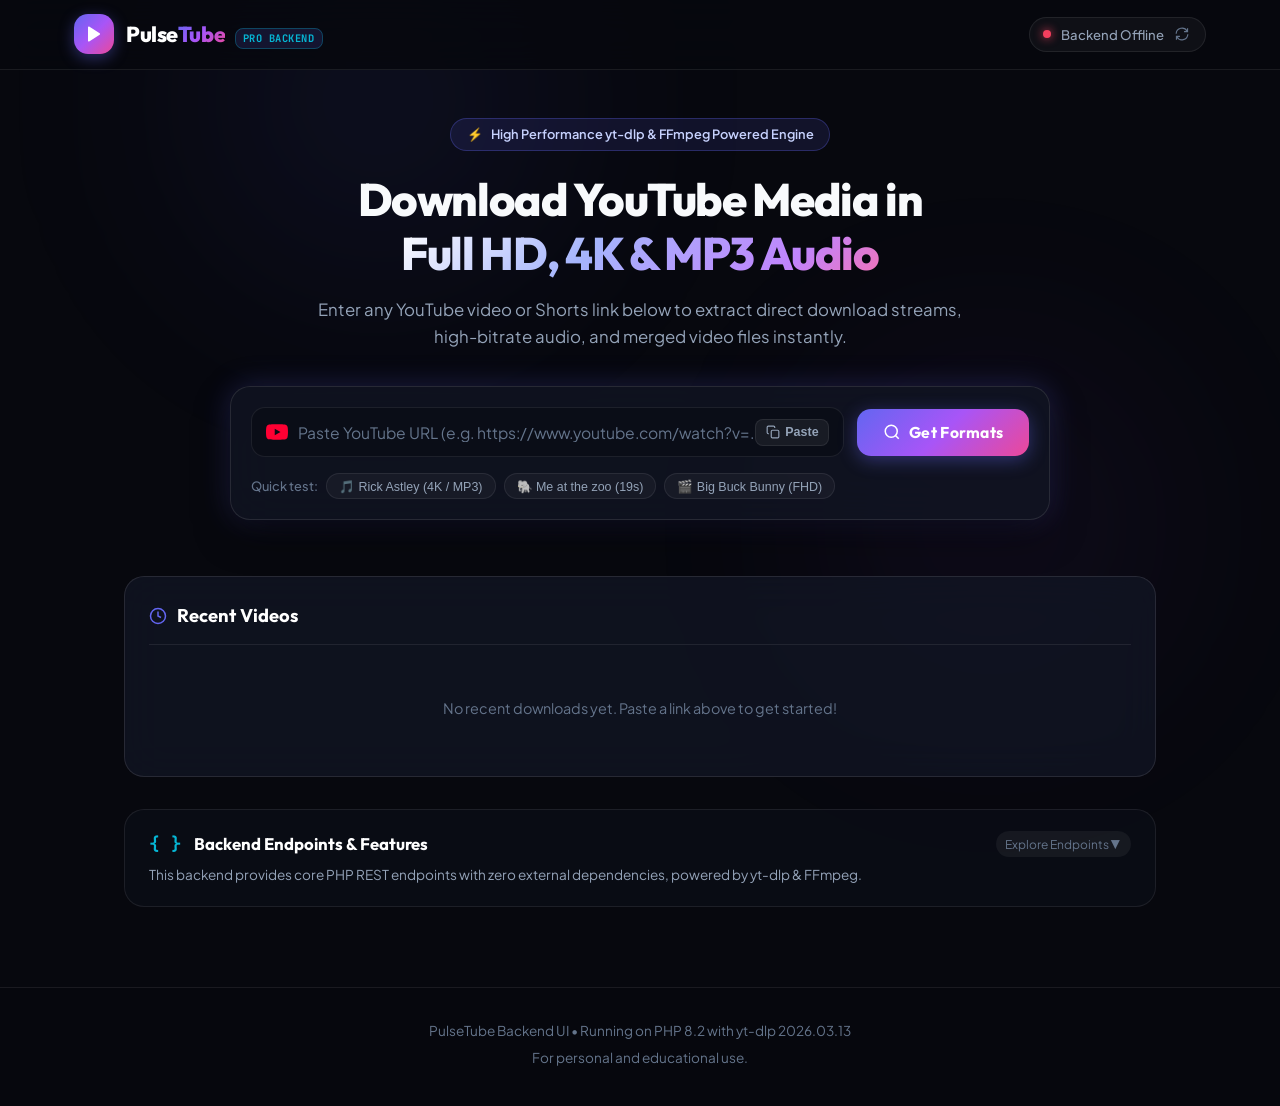
==== yt-backend/index.html @ 342438ea "feat: add YouTube downloader and app features" ====
<!DOCTYPE html>
<html lang="en">
<head>
  <meta charset="UTF-8">
  <meta name="viewport" content="width=device-width, initial-scale=1.0">
  <title>PulseTube - Fast YouTube Downloader & Streamer</title>
  <meta name="description" content="Download YouTube videos in 4K, 1080p, 720p MP4 or high quality MP3 audio directly using high-performance yt-dlp and ffmpeg core backend.">
  <link rel="preconnect" href="https://fonts.googleapis.com">
  <link rel="preconnect" href="https://fonts.gstatic.com" crossorigin>
  <link href="https://fonts.googleapis.com/css2?family=Outfit:wght@400;500;600;700;800&family=Plus+Jakarta+Sans:wght@400;500;600;700&family=JetBrains+Mono:wght@400;500;600&display=swap" rel="stylesheet">
  <link rel="stylesheet" href="style.css">
</head>
<body>
  <!-- Ambient background glow elements -->
  <div class="ambient-glow glow-1" aria-hidden="true"></div>
  <div class="ambient-glow glow-2" aria-hidden="true"></div>

  <!-- Top Navigation / Header -->
  <header class="navbar" id="mainNavbar">
    <div class="nav-container">
      <div class="brand-logo" id="brandLogo">
        <div class="logo-icon-wrap">
          <svg class="logo-svg" viewBox="0 0 24 24" fill="none" stroke="currentColor" stroke-width="2" stroke-linecap="round" stroke-linejoin="round">
            <polygon points="5 3 19 12 5 21 5 3" fill="currentColor"></polygon>
          </svg>
        </div>
        <div class="brand-text">
          <span class="brand-name">Pulse<span class="gradient-text">Tube</span></span>
          <span class="brand-badge">PRO BACKEND</span>
        </div>
      </div>

      <!-- Server Diagnostics Pill -->
      <div class="server-status-pill" id="serverStatusPill" title="Click to refresh backend status">
        <span class="status-indicator-dot" id="statusDot"></span>
        <span class="status-text" id="statusText">Checking server...</span>
        <div class="system-meta-badges" id="systemBadges" style="display: none;">
          <span class="meta-tag" id="badgeYtDlp">yt-dlp</span>
          <span class="meta-tag" id="badgePhp">PHP</span>
          <span class="meta-tag" id="badgeFfmpeg">FFmpeg</span>
        </div>
        <button class="status-refresh-btn" id="btnRefreshStatus" aria-label="Refresh backend status">
          <svg class="btn-icon" viewBox="0 0 24 24" fill="none" stroke="currentColor" stroke-width="2">
            <path d="M21.5 2v6h-6M2.5 22v-6h6M2 11.5a10 10 0 0 1 18.8-4.3M22 12.5a10 10 0 0 1-18.8 4.2"/>
          </svg>
        </button>
      </div>
    </div>
  </header>

  <!-- Main Content Container -->
  <main class="main-wrapper" id="mainContent">
    
    <!-- Hero Section -->
    <section class="hero-section" id="heroSection">
      <div class="hero-chip">
        <span class="sparkle-icon">⚡</span> High Performance yt-dlp & FFmpeg Powered Engine
      </div>
      <h1 class="hero-title">
        Download YouTube Media in <br>
        <span class="hero-gradient-text">Full HD, 4K & MP3 Audio</span>
      </h1>
      <p class="hero-subtitle">
        Enter any YouTube video or Shorts link below to extract direct download streams, high-bitrate audio, and merged video files instantly.
      </p>

      <!-- URL Input Box Card -->
      <div class="search-card" id="searchCard">
        <form class="search-form" id="searchForm" onsubmit="return false;">
          <div class="input-glow-wrapper" id="inputWrapper">
            <span class="yt-icon-box">
              <svg viewBox="0 0 24 24" fill="currentColor">
                <path d="M23.498 6.186a3.016 3.016 0 0 0-2.122-2.136C19.505 3.545 12 3.545 12 3.545s-7.505 0-9.377.505A3.017 3.017 0 0 0 .502 6.186C0 8.07 0 12 0 12s0 3.93.502 5.814a3.016 3.016 0 0 0 2.122 2.136c1.871.505 9.376.505 9.376.505s7.505 0 9.377-.505a3.015 3.015 0 0 0 2.122-2.136C24 15.93 24 12 24 12s0-3.93-.502-5.814zM9.545 15.568V8.432L15.818 12l-6.273 3.568z"/>
              </svg>
            </span>
            <input 
              type="url" 
              id="videoUrlInput" 
              class="url-input" 
              placeholder="Paste YouTube URL (e.g. https://www.youtube.com/watch?v=...)" 
              autocomplete="off" 
              spellcheck="false"
              required
            >
            <div class="input-actions">
              <button type="button" class="btn-input-action" id="btnClearInput" title="Clear text" style="display: none;">
                <svg viewBox="0 0 24 24" fill="none" stroke="currentColor" stroke-width="2">
                  <line x1="18" y1="6" x2="6" y2="18"></line>
                  <line x1="6" y1="6" x2="18" y2="18"></line>
                </svg>
              </button>
              <button type="button" class="btn-input-action" id="btnPasteClipboard" title="Paste from clipboard">
                <svg viewBox="0 0 24 24" fill="none" stroke="currentColor" stroke-width="2">
                  <rect x="9" y="9" width="13" height="13" rx="2" ry="2"></rect>
                  <path d="M5 15H4a2 2 0 0 1-2-2V4a2 2 0 0 1 2-2h9a2 2 0 0 1 2 2v1"></path>
                </svg>
                <span>Paste</span>
              </button>
            </div>
          </div>
          <button type="submit" class="btn-fetch" id="btnFetch">
            <span class="btn-content">
              <svg class="search-icon" viewBox="0 0 24 24" fill="none" stroke="currentColor" stroke-width="2">
                <circle cx="11" cy="11" r="8"></circle>
                <line x1="21" y1="21" x2="16.65" y2="16.65"></line>
              </svg>
              <span>Get Formats</span>
            </span>
            <span class="btn-loader" style="display: none;">
              <span class="spinner"></span>
              <span>Extracting...</span>
            </span>
          </button>
        </form>

        <!-- Quick Demo Chips -->
        <div class="sample-chips-row">
          <span class="sample-label">Quick test:</span>
          <button type="button" class="sample-chip" data-url="https://www.youtube.com/watch?v=dQw4w9WgXcQ">
            🎵 Rick Astley (4K / MP3)
          </button>
          <button type="button" class="sample-chip" data-url="https://www.youtube.com/watch?v=jNQXAC9IVRw">
            🐘 Me at the zoo (19s)
          </button>
          <button type="button" class="sample-chip" data-url="https://www.youtube.com/watch?v=aqz-KE-bpKQ">
            🎬 Big Buck Bunny (FHD)
          </button>
        </div>
      </div>
    </section>

    <!-- Loading Skeleton Card -->
    <section class="loading-state-card" id="loadingStateCard" style="display: none;">
      <div class="loader-pulse-bar"></div>
      <div class="loading-info">
        <div class="loading-spinner-large"></div>
        <div class="loading-text-group">
          <h3 class="loading-heading" id="loadingHeading">Analyzing Video via Backend...</h3>
          <p class="loading-subtext" id="loadingSubtext">yt-dlp is extracting available streams and manifest data</p>
        </div>
      </div>
      <div class="loading-skeleton-preview">
        <div class="skeleton skeleton-thumb"></div>
        <div class="skeleton-meta">
          <div class="skeleton skeleton-title"></div>
          <div class="skeleton skeleton-subtitle"></div>
          <div class="skeleton skeleton-button"></div>
        </div>
      </div>
    </section>

    <!-- Error Alert Card -->
    <section class="error-alert-card" id="errorAlertCard" style="display: none;">
      <div class="error-icon-box">
        <svg viewBox="0 0 24 24" fill="none" stroke="currentColor" stroke-width="2">
          <circle cx="12" cy="12" r="10"></circle>
          <line x1="12" y1="8" x2="12" y2="12"></line>
          <line x1="12" y1="16" x2="12.01" y2="16"></line>
        </svg>
      </div>
      <div class="error-content">
        <h3 class="error-title" id="errorTitle">Extraction Failed</h3>
        <p class="error-message" id="errorMessage">Unable to fetch formats. Please verify the URL and backend status.</p>
      </div>
      <button type="button" class="btn-dismiss-error" id="btnDismissError" aria-label="Dismiss error">✕</button>
    </section>

    <!-- Result Showcase Section -->
    <section class="results-section" id="resultsSection" style="display: none;">
      
      <!-- Video Details Header Card -->
      <div class="video-meta-card" id="videoMetaCard">
        <div class="video-thumb-container">
          <img src="" alt="Video thumbnail" class="video-thumbnail" id="videoThumbnail" loading="lazy">
          <span class="video-duration-badge" id="videoDurationBadge">00:00</span>
          <button class="thumb-play-overlay" id="btnPreviewModalThumb" title="Preview video in player">
            <svg viewBox="0 0 24 24" fill="currentColor">
              <polygon points="5 3 19 12 5 21 5 3"></polygon>
            </svg>
          </button>
        </div>
        <div class="video-details-container">
          <div class="video-tags-row">
            <span class="video-platform-tag">YouTube</span>
            <span class="video-quality-tag" id="videoMaxQualityTag">High Quality</span>
            <span class="video-format-count" id="videoFormatCount">0 Formats</span>
          </div>
          <h2 class="video-title" id="videoTitle">Video Title Goes Here</h2>
          
          <div class="video-stats-row">
            <div class="stat-item">
              <span class="stat-label">Duration:</span>
              <span class="stat-value" id="videoStatDuration">0m 00s</span>
            </div>
            <div class="stat-item">
              <span class="stat-label">Source URL:</span>
              <a href="#" target="_blank" rel="noopener noreferrer" class="stat-link" id="videoSourceLink">
                <span>Open on YouTube</span>
                <svg viewBox="0 0 24 24" fill="none" stroke="currentColor" stroke-width="2">
                  <path d="M18 13v6a2 2 0 0 1-2 2H5a2 2 0 0 1-2-2V8a2 2 0 0 1 2-2h6"></path>
                  <polyline points="15 3 21 3 21 9"></polyline>
                  <line x1="10" y1="14" x2="21" y2="3"></line>
                </svg>
              </a>
            </div>
          </div>

          <div class="meta-card-actions">
            <button class="btn-meta-action" id="btnCopyTitle">
              <svg viewBox="0 0 24 24" fill="none" stroke="currentColor" stroke-width="2">
                <rect x="9" y="9" width="13" height="13" rx="2" ry="2"></rect>
                <path d="M5 15H4a2 2 0 0 1-2-2V4a2 2 0 0 1 2-2h9a2 2 0 0 1 2 2v1"></path>
              </svg>
              <span>Copy Title</span>
            </button>
            <button class="btn-meta-action" id="btnCopyUrl">
              <svg viewBox="0 0 24 24" fill="none" stroke="currentColor" stroke-width="2">
                <path d="M10 13a5 5 0 0 0 7.54.54l3-3a5 5 0 0 0-7.07-7.07l-1.72 1.71"></path>
                <path d="M14 11a5 5 0 0 0-7.54-.54l-3 3a5 5 0 0 0 7.07 7.07l1.71-1.71"></path>
              </svg>
              <span>Share Link</span>
            </button>
          </div>
        </div>
      </div>

      <!-- Format Filter Tabs & Download Grid -->
      <div class="formats-wrapper" id="formatsWrapper">
        <div class="formats-header-bar">
          <div class="tabs-nav" id="formatsTabsNav">
            <button class="tab-btn active" data-filter="all" id="tabAll">
              <span>All Formats</span>
              <span class="tab-count" id="countAll">0</span>
            </button>
            <button class="tab-btn" data-filter="video" id="tabVideo">
              <svg viewBox="0 0 24 24" fill="none" stroke="currentColor" stroke-width="2" class="tab-icon">
                <polygon points="23 7 16 12 23 17 23 7"></polygon>
                <rect x="1" y="5" width="15" height="14" rx="2" ry="2"></rect>
              </svg>
              <span>Video (MP4)</span>
              <span class="tab-count" id="countVideo">0</span>
            </button>
            <button class="tab-btn" data-filter="audio" id="tabAudio">
              <svg viewBox="0 0 24 24" fill="none" stroke="currentColor" stroke-width="2" class="tab-icon">
                <path d="M9 18V5l12-2v13"></path>
                <circle cx="6" cy="18" r="3"></circle>
                <circle cx="18" cy="16" r="3"></circle>
              </svg>
              <span>Audio (MP3)</span>
              <span class="tab-count" id="countAudio">0</span>
            </button>
          </div>
          <div class="formats-info-hint">
            <span>✨ Highest available audio & video merged via FFmpeg</span>
          </div>
        </div>

        <!-- Formats Grid -->
        <div class="formats-grid" id="formatsGrid">
          <!-- Dynamically populated format cards -->
        </div>
      </div>
    </section>

    <!-- Download Progress Drawer / Banner -->
    <div class="download-status-banner" id="downloadStatusBanner" style="display: none;">
      <div class="download-banner-inner">
        <div class="banner-spinner"></div>
        <div class="banner-text">
          <strong id="bannerTitle">Preparing Download...</strong>
          <span id="bannerSubtitle">yt-dlp is processing streams and FFmpeg is merging audio/video. Download will start automatically!</span>
        </div>
        <button class="btn-banner-close" id="btnCloseBanner" aria-label="Close banner">✕</button>
      </div>
    </div>

    <!-- Recent History Section -->
    <section class="history-section" id="historySection">
      <div class="history-header">
        <div class="history-title-group">
          <svg viewBox="0 0 24 24" fill="none" stroke="currentColor" stroke-width="2" class="history-icon">
            <circle cx="12" cy="12" r="10"></circle>
            <polyline points="12 6 12 12 16 14"></polyline>
          </svg>
          <h3 class="history-title">Recent Videos</h3>
        </div>
        <button class="btn-clear-history" id="btnClearHistory" title="Clear search history">Clear History</button>
      </div>
      <div class="history-list" id="historyList">
        <div class="history-empty" id="historyEmpty">
          <p>No recent downloads yet. Paste a link above to get started!</p>
        </div>
      </div>
    </section>

    <!-- Backend API Explorer / Features Section -->
    <section class="api-docs-section" id="apiDocsSection">
      <div class="api-docs-header" id="apiDocsToggle">
        <div class="api-title-row">
          <span class="code-bracket">{ }</span>
          <h3>Backend Endpoints & Features</h3>
          <span class="api-expand-pill">Explore Endpoints ▼</span>
        </div>
        <p class="api-description">This backend provides core PHP REST endpoints with zero external dependencies, powered by yt-dlp & FFmpeg.</p>
      </div>
      <div class="api-docs-body" id="apiDocsBody" style="display: none;">
        <div class="endpoint-card">
          <div class="endpoint-header">
            <span class="http-badge get">GET</span>
            <code class="endpoint-path">/api/formats?url={youtube_url}</code>
          </div>
          <p class="endpoint-desc">Extracts video metadata (title, thumbnail, duration) and lists available resolutions (4K, 1440p, 1080p, 720p, etc.) with pre-configured download URLs.</p>
        </div>

        <div class="endpoint-card">
          <div class="endpoint-header">
            <span class="http-badge get">GET</span>
            <code class="endpoint-path">/api/download?url={youtube_url}&format_id={format_id}</code>
          </div>
          <p class="endpoint-desc">Downloads media. For merged video+audio formats, executes FFmpeg to combine video with best audio, saves into <code>downloads/</code>, and triggers direct download.</p>
        </div>

        <div class="endpoint-card">
          <div class="endpoint-header">
            <span class="http-badge get">GET</span>
            <code class="endpoint-path">/api/status</code>
          </div>
          <p class="endpoint-desc">Returns health status, yt-dlp version, PHP version, and FFmpeg availability.</p>
        </div>

        <div class="endpoint-card">
          <div class="endpoint-header">
            <span class="http-badge get">GET</span>
            <code class="endpoint-path">/downloads/{filename}</code>
          </div>
          <p class="endpoint-desc">Streams processed files with <code>Content-Disposition: attachment</code> for immediate browser file saving.</p>
        </div>
      </div>
    </section>

  </main>

  <!-- Media Preview Modal -->
  <div class="modal-backdrop" id="previewModal" style="display: none;">
    <div class="modal-card">
      <div class="modal-header">
        <h4 class="modal-title" id="previewModalTitle">Media Stream Preview</h4>
        <button class="modal-close-btn" id="btnClosePreviewModal" aria-label="Close modal">✕</button>
      </div>
      <div class="modal-body">
        <div class="media-container" id="mediaContainer">
          <!-- Video or Audio tag injected dynamically -->
        </div>
        <p class="modal-note" id="previewModalNote">Direct YouTube streams can be played live or downloaded.</p>
      </div>
      <div class="modal-footer">
        <a href="#" class="btn-modal-action primary" id="btnModalDirectDownload" target="_blank" download>
          <svg viewBox="0 0 24 24" fill="none" stroke="currentColor" stroke-width="2">
            <path d="M21 15v4a2 2 0 0 1-2 2H5a2 2 0 0 1-2-2v-4"></path>
            <polyline points="7 10 12 15 17 10"></polyline>
            <line x1="12" y1="15" x2="12" y2="3"></line>
          </svg>
          <span>Download Now</span>
        </a>
        <button class="btn-modal-action secondary" id="btnCloseModalBtn">Close</button>
      </div>
    </div>
  </div>

  <!-- Toast Notification Container -->
  <div class="toast-container" id="toastContainer" aria-live="polite"></div>

  <!-- Footer -->
  <footer class="app-footer">
    <div class="footer-content">
      <p>PulseTube Backend UI &bull; Running on PHP <span id="footerPhpVer">8.2</span> with yt-dlp <span id="footerYtDlpVer">2026.03.13</span></p>
      <p class="footer-sub">For personal and educational use.</p>
    </div>
  </footer>

  <script src="app.js"></script>
</body>
</html>
---- yt-backend/style.css ----
/* ==========================================================================
   PulseTube - Modern Glassmorphic Stylesheet
   ========================================================================== */

:root {
  --bg-primary: #07080e;
  --bg-secondary: #0e111a;
  --bg-card: rgba(18, 22, 36, 0.75);
  --bg-card-hover: rgba(26, 31, 51, 0.85);
  --bg-input: rgba(10, 13, 23, 0.8);
  --border-subtle: rgba(255, 255, 255, 0.08);
  --border-focus: rgba(99, 102, 241, 0.6);
  --border-card: rgba(255, 255, 255, 0.1);

  --accent-primary: #6366f1;
  --accent-secondary: #a855f7;
  --accent-cyan: #06b6d4;
  --accent-emerald: #10b981;
  --accent-amber: #f59e0b;
  --accent-rose: #f43f5e;

  --gradient-brand: linear-gradient(135deg, #6366f1 0%, #a855f7 50%, #ec4899 100%);
  --gradient-glow: radial-gradient(circle, rgba(99, 102, 241, 0.15) 0%, rgba(0, 0, 0, 0) 70%);
  --gradient-card: linear-gradient(145deg, rgba(255, 255, 255, 0.05) 0%, rgba(255, 255, 255, 0.01) 100%);
  
  --text-main: #f8fafc;
  --text-muted: #94a3b8;
  --text-dim: #64748b;
  --text-inverse: #07080e;

  --shadow-sm: 0 2px 8px rgba(0, 0, 0, 0.3);
  --shadow-md: 0 8px 24px -4px rgba(0, 0, 0, 0.5);
  --shadow-lg: 0 16px 40px -8px rgba(0, 0, 0, 0.65);
  --shadow-glow: 0 0 30px rgba(99, 102, 241, 0.25);

  --radius-sm: 8px;
  --radius-md: 14px;
  --radius-lg: 20px;
  --radius-full: 9999px;

  --font-heading: 'Outfit', -apple-system, BlinkMacSystemFont, sans-serif;
  --font-body: 'Plus Jakarta Sans', -apple-system, BlinkMacSystemFont, sans-serif;
  --font-mono: 'JetBrains Mono', monospace;

  --transition-fast: 0.18s cubic-bezier(0.16, 1, 0.3, 1);
  --transition-normal: 0.28s cubic-bezier(0.16, 1, 0.3, 1);
  --transition-slow: 0.4s cubic-bezier(0.16, 1, 0.3, 1);
}

/* --------------------------------------------------------------------------
   Reset & Base Elements
   -------------------------------------------------------------------------- */
* {
  box-sizing: border-box;
  margin: 0;
  padding: 0;
}

html {
  font-size: 16px;
  scroll-behavior: smooth;
  color-scheme: dark;
}

body {
  font-family: var(--font-body);
  background-color: var(--bg-primary);
  color: var(--text-main);
  min-height: 100vh;
  line-height: 1.6;
  position: relative;
  overflow-x: hidden;
  -webkit-font-smoothing: antialiased;
}

/* Ambient glow orbs */
.ambient-glow {
  position: fixed;
  border-radius: 50%;
  filter: blur(120px);
  pointer-events: none;
  z-index: 0;
  opacity: 0.6;
}

.glow-1 {
  width: 500px;
  height: 500px;
  top: -150px;
  left: 10%;
  background: radial-gradient(circle, rgba(99, 102, 241, 0.25) 0%, transparent 70%);
  animation: floatSlow 12s ease-in-out infinite alternate;
}

.glow-2 {
  width: 450px;
  height: 450px;
  top: 300px;
  right: 5%;
  background: radial-gradient(circle, rgba(168, 85, 247, 0.2) 0%, transparent 70%);
  animation: floatSlow 14s ease-in-out infinite alternate-reverse;
}

@keyframes floatSlow {
  0% { transform: translateY(0) scale(1); }
  100% { transform: translateY(40px) scale(1.08); }
}

/* --------------------------------------------------------------------------
   Top Navbar
   -------------------------------------------------------------------------- */
.navbar {
  position: sticky;
  top: 0;
  z-index: 100;
  backdrop-filter: blur(20px);
  -webkit-backdrop-filter: blur(20px);
  background: rgba(7, 8, 14, 0.82);
  border-bottom: 1px solid var(--border-subtle);
  transition: all var(--transition-normal);
}

.nav-container {
  max-width: 1180px;
  margin: 0 auto;
  padding: 0.9rem 1.5rem;
  display: flex;
  align-items: center;
  justify-content: space-between;
  gap: 1rem;
}

.brand-logo {
  display: flex;
  align-items: center;
  gap: 0.75rem;
  text-decoration: none;
  cursor: pointer;
}

.logo-icon-wrap {
  width: 40px;
  height: 40px;
  border-radius: var(--radius-md);
  background: var(--gradient-brand);
  display: flex;
  align-items: center;
  justify-content: center;
  box-shadow: 0 4px 15px rgba(99, 102, 241, 0.4);
}

.logo-svg {
  width: 18px;
  height: 18px;
  color: #fff;
  fill: #fff;
}

.brand-name {
  font-family: var(--font-heading);
  font-size: 1.35rem;
  font-weight: 800;
  letter-spacing: -0.02em;
  color: #ffffff;
}

.gradient-text {
  background: var(--gradient-brand);
  -webkit-background-clip: text;
  -webkit-text-fill-color: transparent;
}

.brand-badge {
  font-size: 0.65rem;
  font-family: var(--font-mono);
  font-weight: 700;
  background: rgba(99, 102, 241, 0.15);
  color: var(--accent-cyan);
  padding: 0.15rem 0.45rem;
  border-radius: var(--radius-sm);
  border: 1px solid rgba(6, 182, 212, 0.3);
  letter-spacing: 0.05em;
  margin-left: 0.4rem;
}

/* Status diagnostics pill */
.server-status-pill {
  display: flex;
  align-items: center;
  gap: 0.6rem;
  background: rgba(255, 255, 255, 0.04);
  border: 1px solid var(--border-subtle);
  border-radius: var(--radius-full);
  padding: 0.4rem 0.85rem;
  font-size: 0.82rem;
  transition: all var(--transition-fast);
}

.server-status-pill:hover {
  background: rgba(255, 255, 255, 0.07);
  border-color: rgba(255, 255, 255, 0.15);
}

.status-indicator-dot {
  width: 8px;
  height: 8px;
  border-radius: 50%;
  background: var(--accent-amber);
  box-shadow: 0 0 10px var(--accent-amber);
  transition: all var(--transition-fast);
}

.status-indicator-dot.online {
  background: var(--accent-emerald);
  box-shadow: 0 0 10px var(--accent-emerald);
  animation: pulseDot 2s infinite;
}

.status-indicator-dot.offline {
  background: var(--accent-rose);
  box-shadow: 0 0 10px var(--accent-rose);
}

@keyframes pulseDot {
  0%, 100% { opacity: 1; transform: scale(1); }
  50% { opacity: 0.6; transform: scale(1.15); }
}

.status-text {
  font-weight: 500;
  color: var(--text-muted);
}

.system-meta-badges {
  display: flex;
  align-items: center;
  gap: 0.35rem;
}

.meta-tag {
  font-family: var(--font-mono);
  font-size: 0.72rem;
  background: rgba(255, 255, 255, 0.06);
  padding: 0.15rem 0.45rem;
  border-radius: 4px;
  color: var(--text-main);
  border: 1px solid rgba(255, 255, 255, 0.08);
}

.status-refresh-btn {
  background: transparent;
  border: none;
  color: var(--text-dim);
  cursor: pointer;
  display: flex;
  align-items: center;
  padding: 2px;
  border-radius: 4px;
  transition: color var(--transition-fast), transform var(--transition-fast);
}

.status-refresh-btn:hover {
  color: var(--text-main);
  transform: rotate(45deg);
}

.btn-icon {
  width: 14px;
  height: 14px;
}

/* --------------------------------------------------------------------------
   Main Container
   -------------------------------------------------------------------------- */
.main-wrapper {
  max-width: 1080px;
  margin: 0 auto;
  padding: 3rem 1.5rem 5rem;
  position: relative;
  z-index: 1;
}

/* --------------------------------------------------------------------------
   Hero Section
   -------------------------------------------------------------------------- */
.hero-section {
  text-align: center;
  margin-bottom: 3rem;
}

.hero-chip {
  display: inline-flex;
  align-items: center;
  gap: 0.5rem;
  background: rgba(99, 102, 241, 0.12);
  border: 1px solid rgba(99, 102, 241, 0.3);
  padding: 0.35rem 0.95rem;
  border-radius: var(--radius-full);
  font-size: 0.8rem;
  font-weight: 600;
  color: #c7d2fe;
  margin-bottom: 1.35rem;
}

.hero-title {
  font-family: var(--font-heading);
  font-size: 2.85rem;
  font-weight: 800;
  letter-spacing: -0.03em;
  line-height: 1.18;
  margin-bottom: 1rem;
}

.hero-gradient-text {
  background: linear-gradient(135deg, #ffffff 0%, #a5b4fc 40%, #c084fc 80%, #f472b6 100%);
  -webkit-background-clip: text;
  -webkit-text-fill-color: transparent;
}

.hero-subtitle {
  max-width: 650px;
  margin: 0 auto 2.25rem;
  color: var(--text-muted);
  font-size: 1.05rem;
  line-height: 1.6;
}

/* Search Card & Input */
.search-card {
  max-width: 820px;
  margin: 0 auto;
  background: var(--bg-card);
  border: 1px solid var(--border-card);
  backdrop-filter: blur(24px);
  -webkit-backdrop-filter: blur(24px);
  border-radius: var(--radius-lg);
  padding: 1.25rem;
  box-shadow: var(--shadow-lg), var(--shadow-glow);
  transition: transform var(--transition-normal), border-color var(--transition-normal);
}

.search-card:focus-within {
  border-color: rgba(99, 102, 241, 0.5);
  box-shadow: var(--shadow-lg), 0 0 35px rgba(99, 102, 241, 0.35);
}

.search-form {
  display: flex;
  align-items: center;
  gap: 0.85rem;
}

.input-glow-wrapper {
  flex: 1;
  display: flex;
  align-items: center;
  background: var(--bg-input);
  border: 1px solid var(--border-subtle);
  border-radius: var(--radius-md);
  padding: 0.4rem 0.85rem;
  transition: border-color var(--transition-fast), background var(--transition-fast);
}

.input-glow-wrapper:focus-within {
  border-color: var(--border-focus);
  background: rgba(14, 18, 32, 0.95);
}

.yt-icon-box {
  display: flex;
  align-items: center;
  justify-content: center;
  color: #ff0033;
  margin-right: 0.65rem;
  flex-shrink: 0;
}

.yt-icon-box svg {
  width: 22px;
  height: 22px;
}

.url-input {
  flex: 1;
  background: transparent;
  border: none;
  outline: none;
  font-family: var(--font-body);
  font-size: 0.98rem;
  color: #ffffff;
  min-width: 0;
  padding: 0.5rem 0;
}

.url-input::placeholder {
  color: var(--text-dim);
}

.input-actions {
  display: flex;
  align-items: center;
  gap: 0.35rem;
}

.btn-input-action {
  background: rgba(255, 255, 255, 0.06);
  border: 1px solid rgba(255, 255, 255, 0.08);
  color: var(--text-muted);
  border-radius: var(--radius-sm);
  padding: 0.35rem 0.6rem;
  font-size: 0.78rem;
  font-weight: 600;
  cursor: pointer;
  display: inline-flex;
  align-items: center;
  gap: 0.35rem;
  transition: all var(--transition-fast);
}

.btn-input-action:hover {
  background: rgba(255, 255, 255, 0.12);
  color: var(--text-main);
  border-color: rgba(255, 255, 255, 0.18);
}

.btn-input-action svg {
  width: 14px;
  height: 14px;
}

.btn-fetch {
  background: var(--gradient-brand);
  color: #ffffff;
  border: none;
  border-radius: var(--radius-md);
  padding: 0.85rem 1.6rem;
  font-family: var(--font-heading);
  font-size: 0.98rem;
  font-weight: 700;
  letter-spacing: 0.02em;
  cursor: pointer;
  box-shadow: 0 4px 18px rgba(99, 102, 241, 0.4);
  transition: all var(--transition-fast);
  display: flex;
  align-items: center;
  justify-content: center;
  min-width: 155px;
  flex-shrink: 0;
}

.btn-fetch:hover {
  transform: translateY(-1px);
  box-shadow: 0 6px 22px rgba(168, 85, 247, 0.5);
  filter: brightness(1.08);
}

.btn-fetch:active {
  transform: translateY(0);
}

.btn-fetch:disabled {
  opacity: 0.65;
  cursor: not-allowed;
  transform: none;
}

.btn-content, .btn-loader {
  display: flex;
  align-items: center;
  gap: 0.5rem;
}

.search-icon {
  width: 18px;
  height: 18px;
}

.spinner {
  width: 16px;
  height: 16px;
  border: 2px solid rgba(255, 255, 255, 0.3);
  border-top-color: #ffffff;
  border-radius: 50%;
  animation: spin 0.8s linear infinite;
}

@keyframes spin {
  to { transform: rotate(360deg); }
}

/* Sample chips */
.sample-chips-row {
  margin-top: 1rem;
  display: flex;
  align-items: center;
  flex-wrap: wrap;
  gap: 0.5rem;
}

.sample-label {
  font-size: 0.8rem;
  color: var(--text-dim);
  font-weight: 500;
}

.sample-chip {
  background: rgba(255, 255, 255, 0.04);
  border: 1px solid var(--border-subtle);
  color: var(--text-muted);
  border-radius: var(--radius-full);
  padding: 0.28rem 0.75rem;
  font-size: 0.78rem;
  font-weight: 500;
  cursor: pointer;
  transition: all var(--transition-fast);
}

.sample-chip:hover {
  background: rgba(99, 102, 241, 0.15);
  border-color: rgba(99, 102, 241, 0.35);
  color: #c7d2fe;
}

/* --------------------------------------------------------------------------
   Loading State Card
   -------------------------------------------------------------------------- */
.loading-state-card {
  max-width: 820px;
  margin: 2rem auto;
  background: var(--bg-card);
  border: 1px solid var(--border-card);
  border-radius: var(--radius-lg);
  padding: 2rem;
  position: relative;
  overflow: hidden;
  box-shadow: var(--shadow-md);
  animation: fadeIn 0.3s ease-out;
}

.loader-pulse-bar {
  position: absolute;
  top: 0;
  left: 0;
  height: 3px;
  width: 100%;
  background: var(--gradient-brand);
  background-size: 200% 100%;
  animation: gradientFlow 1.6s ease infinite;
}

@keyframes gradientFlow {
  0% { background-position: 100% 0; }
  100% { background-position: -100% 0; }
}

.loading-info {
  display: flex;
  align-items: center;
  gap: 1.25rem;
  margin-bottom: 1.5rem;
}

.loading-spinner-large {
  width: 36px;
  height: 36px;
  border: 3px solid rgba(99, 102, 241, 0.2);
  border-top-color: var(--accent-primary);
  border-radius: 50%;
  animation: spin 0.8s linear infinite;
  flex-shrink: 0;
}

.loading-heading {
  font-family: var(--font-heading);
  font-size: 1.15rem;
  font-weight: 700;
  color: #ffffff;
}

.loading-subtext {
  color: var(--text-muted);
  font-size: 0.88rem;
}

.loading-skeleton-preview {
  display: flex;
  gap: 1.25rem;
}

.skeleton {
  background: linear-gradient(90deg, rgba(255, 255, 255, 0.04) 25%, rgba(255, 255, 255, 0.09) 50%, rgba(255, 255, 255, 0.04) 75%);
  background-size: 200% 100%;
  animation: skeletonShimmer 1.5s infinite;
  border-radius: var(--radius-sm);
}

@keyframes skeletonShimmer {
  0% { background-position: 200% 0; }
  100% { background-position: -200% 0; }
}

.skeleton-thumb {
  width: 200px;
  height: 115px;
  border-radius: var(--radius-md);
  flex-shrink: 0;
}

.skeleton-meta {
  flex: 1;
  display: flex;
  flex-direction: column;
  gap: 0.75rem;
  justify-content: center;
}

.skeleton-title {
  height: 20px;
  width: 80%;
}

.skeleton-subtitle {
  height: 14px;
  width: 50%;
}

.skeleton-button {
  height: 34px;
  width: 140px;
  border-radius: var(--radius-sm);
}

/* --------------------------------------------------------------------------
   Error Alert Card
   -------------------------------------------------------------------------- */
.error-alert-card {
  max-width: 820px;
  margin: 1.5rem auto;
  background: rgba(244, 63, 94, 0.1);
  border: 1px solid rgba(244, 63, 94, 0.3);
  border-radius: var(--radius-md);
  padding: 1rem 1.25rem;
  display: flex;
  align-items: center;
  gap: 1rem;
  animation: shake 0.3s ease-in-out;
}

@keyframes shake {
  0%, 100% { transform: translateX(0); }
  25% { transform: translateX(-6px); }
  75% { transform: translateX(6px); }
}

.error-icon-box {
  width: 36px;
  height: 36px;
  border-radius: 50%;
  background: rgba(244, 63, 94, 0.2);
  color: var(--accent-rose);
  display: flex;
  align-items: center;
  justify-content: center;
  flex-shrink: 0;
}

.error-icon-box svg {
  width: 20px;
  height: 20px;
}

.error-content {
  flex: 1;
}

.error-title {
  font-family: var(--font-heading);
  font-size: 0.95rem;
  font-weight: 700;
  color: #fecdd3;
}

.error-message {
  font-size: 0.85rem;
  color: #fda4af;
}

.btn-dismiss-error {
  background: transparent;
  border: none;
  color: #fecdd3;
  font-size: 1.1rem;
  cursor: pointer;
  padding: 0.35rem;
  line-height: 1;
  opacity: 0.7;
  transition: opacity var(--transition-fast);
}

.btn-dismiss-error:hover {
  opacity: 1;
}

/* --------------------------------------------------------------------------
   Results Section & Video Header Card
   -------------------------------------------------------------------------- */
.results-section {
  animation: slideUp 0.4s cubic-bezier(0.16, 1, 0.3, 1);
  margin-top: 2rem;
}

@keyframes slideUp {
  from { opacity: 0; transform: translateY(20px); }
  to { opacity: 1; transform: translateY(0); }
}

.video-meta-card {
  background: var(--bg-card);
  border: 1px solid var(--border-card);
  border-radius: var(--radius-lg);
  padding: 1.5rem;
  display: grid;
  grid-template-columns: 280px 1fr;
  gap: 1.75rem;
  margin-bottom: 2rem;
  box-shadow: var(--shadow-md);
  backdrop-filter: blur(20px);
}

.video-thumb-container {
  position: relative;
  border-radius: var(--radius-md);
  overflow: hidden;
  aspect-ratio: 16 / 9;
  background: #000;
  box-shadow: var(--shadow-sm);
  border: 1px solid var(--border-subtle);
}

.video-thumbnail {
  width: 100%;
  height: 100%;
  object-fit: cover;
  transition: transform var(--transition-normal);
}

.video-thumb-container:hover .video-thumbnail {
  transform: scale(1.04);
}

.video-duration-badge {
  position: absolute;
  bottom: 8px;
  right: 8px;
  background: rgba(0, 0, 0, 0.8);
  backdrop-filter: blur(4px);
  color: #ffffff;
  font-family: var(--font-mono);
  font-size: 0.75rem;
  font-weight: 600;
  padding: 0.2rem 0.5rem;
  border-radius: 4px;
  letter-spacing: 0.04em;
  border: 1px solid rgba(255, 255, 255, 0.1);
}

.thumb-play-overlay {
  position: absolute;
  top: 50%;
  left: 50%;
  transform: translate(-50%, -50%) scale(0.9);
  width: 48px;
  height: 48px;
  border-radius: 50%;
  background: rgba(0, 0, 0, 0.65);
  backdrop-filter: blur(8px);
  border: 2px solid rgba(255, 255, 255, 0.8);
  color: #ffffff;
  display: flex;
  align-items: center;
  justify-content: center;
  cursor: pointer;
  opacity: 0;
  transition: all var(--transition-fast);
}

.thumb-play-overlay svg {
  width: 20px;
  height: 20px;
  margin-left: 2px;
}

.video-thumb-container:hover .thumb-play-overlay {
  opacity: 1;
  transform: translate(-50%, -50%) scale(1);
}

.video-details-container {
  display: flex;
  flex-direction: column;
  justify-content: space-between;
}

.video-tags-row {
  display: flex;
  align-items: center;
  gap: 0.5rem;
  margin-bottom: 0.6rem;
  flex-wrap: wrap;
}

.video-platform-tag {
  background: rgba(255, 0, 51, 0.15);
  color: #ff4d6d;
  border: 1px solid rgba(255, 0, 51, 0.3);
  font-size: 0.72rem;
  font-weight: 700;
  padding: 0.15rem 0.5rem;
  border-radius: 4px;
}

.video-quality-tag {
  background: rgba(99, 102, 241, 0.15);
  color: #a5b4fc;
  border: 1px solid rgba(99, 102, 241, 0.3);
  font-size: 0.72rem;
  font-weight: 700;
  padding: 0.15rem 0.5rem;
  border-radius: 4px;
}

.video-format-count {
  background: rgba(255, 255, 255, 0.06);
  color: var(--text-muted);
  border: 1px solid var(--border-subtle);
  font-size: 0.72rem;
  font-weight: 600;
  padding: 0.15rem 0.5rem;
  border-radius: 4px;
}

.video-title {
  font-family: var(--font-heading);
  font-size: 1.4rem;
  font-weight: 700;
  line-height: 1.35;
  color: #ffffff;
  margin-bottom: 0.85rem;
  display: -webkit-box;
  -webkit-line-clamp: 2;
  -webkit-box-orient: vertical;
  overflow: hidden;
}

.video-stats-row {
  display: flex;
  align-items: center;
  gap: 1.5rem;
  margin-bottom: 1.25rem;
  flex-wrap: wrap;
}

.stat-item {
  display: flex;
  align-items: center;
  gap: 0.4rem;
  font-size: 0.88rem;
}

.stat-label {
  color: var(--text-dim);
}

.stat-value {
  color: var(--text-main);
  font-weight: 600;
}

.stat-link {
  color: var(--accent-cyan);
  text-decoration: none;
  display: inline-flex;
  align-items: center;
  gap: 0.3rem;
  font-weight: 600;
  transition: color var(--transition-fast);
}

.stat-link:hover {
  color: #67e8f9;
  text-decoration: underline;
}

.stat-link svg {
  width: 14px;
  height: 14px;
}

.meta-card-actions {
  display: flex;
  align-items: center;
  gap: 0.75rem;
  flex-wrap: wrap;
}

.btn-meta-action {
  background: rgba(255, 255, 255, 0.05);
  border: 1px solid var(--border-subtle);
  color: var(--text-muted);
  border-radius: var(--radius-sm);
  padding: 0.45rem 0.85rem;
  font-size: 0.82rem;
  font-weight: 600;
  cursor: pointer;
  display: inline-flex;
  align-items: center;
  gap: 0.4rem;
  transition: all var(--transition-fast);
}

.btn-meta-action:hover {
  background: rgba(255, 255, 255, 0.1);
  color: #ffffff;
  border-color: rgba(255, 255, 255, 0.2);
}

.btn-meta-action svg {
  width: 15px;
  height: 15px;
}

/* --------------------------------------------------------------------------
   Formats Header & Tabs
   -------------------------------------------------------------------------- */
.formats-wrapper {
  background: var(--bg-card);
  border: 1px solid var(--border-card);
  border-radius: var(--radius-lg);
  padding: 1.5rem;
  backdrop-filter: blur(20px);
  box-shadow: var(--shadow-md);
}

.formats-header-bar {
  display: flex;
  align-items: center;
  justify-content: space-between;
  margin-bottom: 1.5rem;
  padding-bottom: 1.25rem;
  border-bottom: 1px solid var(--border-subtle);
  flex-wrap: wrap;
  gap: 1rem;
}

.tabs-nav {
  display: flex;
  align-items: center;
  background: rgba(0, 0, 0, 0.4);
  padding: 0.3rem;
  border-radius: var(--radius-md);
  border: 1px solid var(--border-subtle);
  gap: 0.25rem;
}

.tab-btn {
  background: transparent;
  border: none;
  color: var(--text-muted);
  border-radius: var(--radius-sm);
  padding: 0.45rem 0.95rem;
  font-size: 0.85rem;
  font-weight: 600;
  cursor: pointer;
  display: inline-flex;
  align-items: center;
  gap: 0.45rem;
  transition: all var(--transition-fast);
}

.tab-icon {
  width: 15px;
  height: 15px;
}

.tab-btn:hover {
  color: var(--text-main);
  background: rgba(255, 255, 255, 0.05);
}

.tab-btn.active {
  background: rgba(99, 102, 241, 0.2);
  color: #ffffff;
  border: 1px solid rgba(99, 102, 241, 0.4);
  box-shadow: 0 2px 10px rgba(99, 102, 241, 0.2);
}

.tab-count {
  font-family: var(--font-mono);
  font-size: 0.72rem;
  background: rgba(255, 255, 255, 0.08);
  padding: 0.1rem 0.4rem;
  border-radius: var(--radius-full);
}

.tab-btn.active .tab-count {
  background: rgba(99, 102, 241, 0.4);
  color: #ffffff;
}

.formats-info-hint {
  font-size: 0.82rem;
  color: var(--text-dim);
}

/* --------------------------------------------------------------------------
   Formats Grid & Cards
   -------------------------------------------------------------------------- */
.formats-grid {
  display: grid;
  grid-template-columns: repeat(auto-fill, minmax(310px, 1fr));
  gap: 1.15rem;
}

.format-card {
  background: rgba(14, 18, 30, 0.65);
  border: 1px solid var(--border-subtle);
  border-radius: var(--radius-md);
  padding: 1.25rem;
  display: flex;
  flex-direction: column;
  justify-content: space-between;
  transition: all var(--transition-normal);
  position: relative;
  overflow: hidden;
}

.format-card:hover {
  background: var(--bg-card-hover);
  border-color: rgba(99, 102, 241, 0.35);
  transform: translateY(-2px);
  box-shadow: 0 8px 24px -4px rgba(0, 0, 0, 0.5), 0 0 15px rgba(99, 102, 241, 0.15);
}

.format-top-row {
  display: flex;
  align-items: flex-start;
  justify-content: space-between;
  margin-bottom: 0.85rem;
}

.format-badge-group {
  display: flex;
  align-items: center;
  gap: 0.5rem;
  flex-wrap: wrap;
}

.quality-badge {
  font-family: var(--font-mono);
  font-size: 0.8rem;
  font-weight: 700;
  padding: 0.25rem 0.6rem;
  border-radius: 6px;
  letter-spacing: 0.02em;
}

/* Quality Color Variations */
.badge-4k {
  background: linear-gradient(135deg, rgba(245, 158, 11, 0.2) 0%, rgba(234, 88, 12, 0.25) 100%);
  color: #fbbf24;
  border: 1px solid rgba(245, 158, 11, 0.4);
}

.badge-2k {
  background: linear-gradient(135deg, rgba(168, 85, 247, 0.2) 0%, rgba(217, 70, 239, 0.25) 100%);
  color: #d8b4fe;
  border: 1px solid rgba(168, 85, 247, 0.4);
}

.badge-1080p {
  background: linear-gradient(135deg, rgba(6, 182, 212, 0.2) 0%, rgba(59, 130, 246, 0.25) 100%);
  color: #67e8f9;
  border: 1px solid rgba(6, 182, 212, 0.4);
}

.badge-720p {
  background: linear-gradient(135deg, rgba(16, 185, 129, 0.2) 0%, rgba(5, 150, 105, 0.25) 100%);
  color: #6ee7b7;
  border: 1px solid rgba(16, 185, 129, 0.4);
}

.badge-sd {
  background: rgba(255, 255, 255, 0.08);
  color: var(--text-muted);
  border: 1px solid var(--border-subtle);
}

.badge-audio {
  background: linear-gradient(135deg, rgba(236, 72, 153, 0.2) 0%, rgba(168, 85, 247, 0.25) 100%);
  color: #f472b6;
  border: 1px solid rgba(236, 72, 153, 0.4);
}

.ext-badge {
  font-family: var(--font-mono);
  font-size: 0.7rem;
  font-weight: 600;
  text-transform: uppercase;
  background: rgba(255, 255, 255, 0.06);
  color: var(--text-muted);
  padding: 0.25rem 0.5rem;
  border-radius: 4px;
}

.format-label {
  font-family: var(--font-heading);
  font-size: 1.05rem;
  font-weight: 700;
  color: #ffffff;
  margin-bottom: 0.35rem;
}

.format-description {
  font-size: 0.82rem;
  color: var(--text-dim);
  margin-bottom: 1.25rem;
  display: flex;
  align-items: center;
  gap: 0.4rem;
}

.format-description svg {
  width: 14px;
  height: 14px;
  flex-shrink: 0;
}

.format-actions {
  display: flex;
  align-items: center;
  gap: 0.5rem;
}

.btn-download-format {
  flex: 1;
  background: var(--gradient-brand);
  color: #ffffff;
  border: none;
  border-radius: var(--radius-sm);
  padding: 0.65rem 1rem;
  font-family: var(--font-heading);
  font-size: 0.88rem;
  font-weight: 700;
  cursor: pointer;
  display: inline-flex;
  align-items: center;
  justify-content: center;
  gap: 0.5rem;
  box-shadow: 0 4px 12px rgba(99, 102, 241, 0.3);
  transition: all var(--transition-fast);
  text-decoration: none;
}

.btn-download-format:hover {
  transform: translateY(-1px);
  box-shadow: 0 6px 18px rgba(168, 85, 247, 0.45);
  filter: brightness(1.08);
}

.btn-download-format svg {
  width: 16px;
  height: 16px;
}

.btn-format-secondary {
  background: rgba(255, 255, 255, 0.06);
  border: 1px solid var(--border-subtle);
  color: var(--text-muted);
  border-radius: var(--radius-sm);
  padding: 0.65rem;
  cursor: pointer;
  display: flex;
  align-items: center;
  justify-content: center;
  transition: all var(--transition-fast);
}

.btn-format-secondary:hover {
  background: rgba(255, 255, 255, 0.12);
  color: #ffffff;
  border-color: rgba(255, 255, 255, 0.2);
}

.btn-format-secondary svg {
  width: 16px;
  height: 16px;
}

/* --------------------------------------------------------------------------
   Download Progress Drawer / Banner
   -------------------------------------------------------------------------- */
.download-status-banner {
  position: fixed;
  bottom: 24px;
  right: 24px;
  z-index: 999;
  max-width: 440px;
  background: rgba(14, 18, 30, 0.95);
  backdrop-filter: blur(20px);
  -webkit-backdrop-filter: blur(20px);
  border: 1px solid rgba(99, 102, 241, 0.4);
  border-radius: var(--radius-md);
  box-shadow: var(--shadow-lg), 0 0 25px rgba(99, 102, 241, 0.25);
  padding: 1.15rem;
  animation: slideInRight 0.35s cubic-bezier(0.16, 1, 0.3, 1);
}

@keyframes slideInRight {
  from { opacity: 0; transform: translateX(40px); }
  to { opacity: 1; transform: translateX(0); }
}

.download-banner-inner {
  display: flex;
  align-items: flex-start;
  gap: 1rem;
}

.banner-spinner {
  width: 24px;
  height: 24px;
  border: 3px solid rgba(99, 102, 241, 0.25);
  border-top-color: var(--accent-primary);
  border-radius: 50%;
  animation: spin 0.8s linear infinite;
  flex-shrink: 0;
  margin-top: 2px;
}

.banner-text {
  flex: 1;
}

.banner-text strong {
  display: block;
  font-family: var(--font-heading);
  font-size: 0.95rem;
  color: #ffffff;
  margin-bottom: 0.25rem;
}

.banner-text span {
  font-size: 0.82rem;
  color: var(--text-muted);
  line-height: 1.4;
  display: block;
}

.btn-banner-close {
  background: transparent;
  border: none;
  color: var(--text-dim);
  cursor: pointer;
  font-size: 1rem;
  padding: 2px;
  transition: color var(--transition-fast);
}

.btn-banner-close:hover {
  color: #ffffff;
}

/* --------------------------------------------------------------------------
   Recent History Section
   -------------------------------------------------------------------------- */
.history-section {
  margin-top: 3.5rem;
  background: var(--bg-card);
  border: 1px solid var(--border-card);
  border-radius: var(--radius-lg);
  padding: 1.5rem;
  backdrop-filter: blur(20px);
}

.history-header {
  display: flex;
  align-items: center;
  justify-content: space-between;
  margin-bottom: 1.25rem;
  padding-bottom: 0.85rem;
  border-bottom: 1px solid var(--border-subtle);
}

.history-title-group {
  display: flex;
  align-items: center;
  gap: 0.6rem;
}

.history-icon {
  width: 18px;
  height: 18px;
  color: var(--accent-primary);
}

.history-title {
  font-family: var(--font-heading);
  font-size: 1.15rem;
  font-weight: 700;
  color: #ffffff;
}

.btn-clear-history {
  background: transparent;
  border: none;
  color: var(--text-dim);
  font-size: 0.82rem;
  font-weight: 600;
  cursor: pointer;
  transition: color var(--transition-fast);
}

.btn-clear-history:hover {
  color: var(--accent-rose);
}

.history-list {
  display: flex;
  flex-direction: column;
  gap: 0.65rem;
}

.history-item {
  display: flex;
  align-items: center;
  justify-content: space-between;
  background: rgba(14, 18, 30, 0.5);
  border: 1px solid var(--border-subtle);
  border-radius: var(--radius-md);
  padding: 0.75rem 1rem;
  transition: all var(--transition-fast);
}

.history-item:hover {
  background: rgba(255, 255, 255, 0.04);
  border-color: rgba(99, 102, 241, 0.3);
}

.history-item-left {
  display: flex;
  align-items: center;
  gap: 1rem;
  min-width: 0;
  flex: 1;
}

.history-thumb {
  width: 64px;
  height: 38px;
  border-radius: 6px;
  object-fit: cover;
  background: #000;
  flex-shrink: 0;
}

.history-meta {
  min-width: 0;
  flex: 1;
}

.history-item-title {
  font-size: 0.88rem;
  font-weight: 600;
  color: #ffffff;
  white-space: nowrap;
  overflow: hidden;
  text-overflow: ellipsis;
  margin-bottom: 0.15rem;
}

.history-item-date {
  font-size: 0.75rem;
  color: var(--text-dim);
}

.history-item-actions {
  display: flex;
  align-items: center;
  gap: 0.5rem;
}

.btn-history-load {
  background: rgba(99, 102, 241, 0.15);
  border: 1px solid rgba(99, 102, 241, 0.3);
  color: #a5b4fc;
  border-radius: var(--radius-sm);
  padding: 0.35rem 0.75rem;
  font-size: 0.78rem;
  font-weight: 600;
  cursor: pointer;
  transition: all var(--transition-fast);
}

.btn-history-load:hover {
  background: var(--accent-primary);
  color: #ffffff;
}

.btn-history-delete {
  background: transparent;
  border: none;
  color: var(--text-dim);
  cursor: pointer;
  padding: 0.35rem;
  transition: color var(--transition-fast);
}

.btn-history-delete:hover {
  color: var(--accent-rose);
}

.history-empty {
  text-align: center;
  padding: 2rem 1rem;
  color: var(--text-dim);
  font-size: 0.9rem;
}

/* --------------------------------------------------------------------------
   API Explorer Section
   -------------------------------------------------------------------------- */
.api-docs-section {
  margin-top: 2rem;
  background: rgba(14, 18, 30, 0.45);
  border: 1px solid var(--border-subtle);
  border-radius: var(--radius-lg);
  padding: 1.25rem 1.5rem;
}

.api-docs-header {
  cursor: pointer;
}

.api-title-row {
  display: flex;
  align-items: center;
  gap: 0.75rem;
  margin-bottom: 0.35rem;
}

.code-bracket {
  font-family: var(--font-mono);
  color: var(--accent-cyan);
  font-weight: 700;
  font-size: 1.1rem;
}

.api-title-row h3 {
  font-family: var(--font-heading);
  font-size: 1.05rem;
  font-weight: 700;
  color: #ffffff;
}

.api-expand-pill {
  margin-left: auto;
  font-size: 0.75rem;
  color: var(--text-dim);
  background: rgba(255, 255, 255, 0.05);
  padding: 0.2rem 0.6rem;
  border-radius: var(--radius-full);
}

.api-description {
  font-size: 0.85rem;
  color: var(--text-muted);
}

.api-docs-body {
  margin-top: 1.25rem;
  padding-top: 1.25rem;
  border-top: 1px solid var(--border-subtle);
  display: flex;
  flex-direction: column;
  gap: 0.85rem;
  animation: fadeIn 0.25s ease-out;
}

.endpoint-card {
  background: rgba(0, 0, 0, 0.3);
  border: 1px solid var(--border-subtle);
  border-radius: var(--radius-md);
  padding: 0.9rem 1.1rem;
}

.endpoint-header {
  display: flex;
  align-items: center;
  gap: 0.75rem;
  margin-bottom: 0.4rem;
}

.http-badge {
  font-family: var(--font-mono);
  font-size: 0.68rem;
  font-weight: 700;
  padding: 0.15rem 0.45rem;
  border-radius: 4px;
}

.http-badge.get {
  background: rgba(16, 185, 129, 0.2);
  color: #6ee7b7;
  border: 1px solid rgba(16, 185, 129, 0.4);
}

.endpoint-path {
  font-family: var(--font-mono);
  font-size: 0.82rem;
  color: #e2e8f0;
}

.endpoint-desc {
  font-size: 0.8rem;
  color: var(--text-muted);
  line-height: 1.4;
}

.endpoint-desc code {
  font-family: var(--font-mono);
  font-size: 0.78rem;
  background: rgba(255, 255, 255, 0.08);
  padding: 0.1rem 0.35rem;
  border-radius: 4px;
}

/* --------------------------------------------------------------------------
   Media Preview Modal
   -------------------------------------------------------------------------- */
.modal-backdrop {
  position: fixed;
  inset: 0;
  background: rgba(0, 0, 0, 0.85);
  backdrop-filter: blur(12px);
  -webkit-backdrop-filter: blur(12px);
  z-index: 1000;
  display: flex;
  align-items: center;
  justify-content: center;
  padding: 1.5rem;
  animation: fadeIn 0.2s ease-out;
}

.modal-card {
  background: var(--bg-secondary);
  border: 1px solid var(--border-card);
  border-radius: var(--radius-lg);
  max-width: 680px;
  width: 100%;
  overflow: hidden;
  box-shadow: var(--shadow-lg), 0 0 50px rgba(99, 102, 241, 0.3);
  animation: modalScale 0.25s cubic-bezier(0.16, 1, 0.3, 1);
}

@keyframes modalScale {
  from { opacity: 0; transform: scale(0.95); }
  to { opacity: 1; transform: scale(1); }
}

.modal-header {
  display: flex;
  align-items: center;
  justify-content: space-between;
  padding: 1.25rem 1.5rem;
  border-bottom: 1px solid var(--border-subtle);
}

.modal-title {
  font-family: var(--font-heading);
  font-size: 1.15rem;
  font-weight: 700;
  color: #ffffff;
}

.modal-close-btn {
  background: transparent;
  border: none;
  color: var(--text-muted);
  font-size: 1.2rem;
  cursor: pointer;
  padding: 0.25rem;
  transition: color var(--transition-fast);
}

.modal-close-btn:hover {
  color: #ffffff;
}

.modal-body {
  padding: 1.5rem;
}

.media-container {
  border-radius: var(--radius-md);
  overflow: hidden;
  background: #000;
  aspect-ratio: 16 / 9;
  display: flex;
  align-items: center;
  justify-content: center;
  margin-bottom: 1rem;
}

.media-container video {
  width: 100%;
  height: 100%;
  outline: none;
}

.media-container audio {
  width: 90%;
}

.modal-note {
  font-size: 0.8rem;
  color: var(--text-dim);
  text-align: center;
}

.modal-footer {
  display: flex;
  align-items: center;
  justify-content: flex-end;
  gap: 0.75rem;
  padding: 1rem 1.5rem;
  border-top: 1px solid var(--border-subtle);
  background: rgba(0, 0, 0, 0.2);
}

.btn-modal-action {
  border-radius: var(--radius-sm);
  padding: 0.6rem 1.1rem;
  font-family: var(--font-heading);
  font-size: 0.88rem;
  font-weight: 700;
  cursor: pointer;
  text-decoration: none;
  display: inline-flex;
  align-items: center;
  gap: 0.45rem;
  transition: all var(--transition-fast);
}

.btn-modal-action.primary {
  background: var(--gradient-brand);
  color: #ffffff;
  border: none;
}

.btn-modal-action.primary:hover {
  filter: brightness(1.1);
}

.btn-modal-action.secondary {
  background: rgba(255, 255, 255, 0.08);
  border: 1px solid var(--border-subtle);
  color: var(--text-main);
}

.btn-modal-action.secondary:hover {
  background: rgba(255, 255, 255, 0.15);
}

/* --------------------------------------------------------------------------
   Toast Notifications
   -------------------------------------------------------------------------- */
.toast-container {
  position: fixed;
  top: 24px;
  right: 24px;
  z-index: 2000;
  display: flex;
  flex-direction: column;
  gap: 0.75rem;
  pointer-events: none;
}

.toast {
  pointer-events: auto;
  min-width: 280px;
  max-width: 400px;
  background: rgba(18, 22, 36, 0.95);
  backdrop-filter: blur(16px);
  -webkit-backdrop-filter: blur(16px);
  border: 1px solid var(--border-card);
  border-radius: var(--radius-md);
  padding: 0.85rem 1.15rem;
  box-shadow: var(--shadow-lg);
  display: flex;
  align-items: center;
  gap: 0.75rem;
  color: #ffffff;
  font-size: 0.88rem;
  animation: toastIn 0.3s cubic-bezier(0.16, 1, 0.3, 1);
  transition: all var(--transition-fast);
}

@keyframes toastIn {
  from { opacity: 0; transform: translateY(-16px) scale(0.95); }
  to { opacity: 1; transform: translateY(0) scale(1); }
}

.toast-success {
  border-left: 4px solid var(--accent-emerald);
}

.toast-error {
  border-left: 4px solid var(--accent-rose);
}

.toast-info {
  border-left: 4px solid var(--accent-cyan);
}

.toast-icon {
  width: 18px;
  height: 18px;
  flex-shrink: 0;
}

.toast-success .toast-icon { color: var(--accent-emerald); }
.toast-error .toast-icon { color: var(--accent-rose); }
.toast-info .toast-icon { color: var(--accent-cyan); }

/* --------------------------------------------------------------------------
   Footer
   -------------------------------------------------------------------------- */
.app-footer {
  border-top: 1px solid var(--border-subtle);
  background: rgba(7, 8, 14, 0.9);
  padding: 2rem 1.5rem;
  text-align: center;
  position: relative;
  z-index: 1;
}

.footer-content p {
  color: var(--text-dim);
  font-size: 0.85rem;
  margin-bottom: 0.35rem;
}

.footer-sub {
  font-size: 0.75rem;
  color: #475569;
}

/* --------------------------------------------------------------------------
   Responsive Adaptations
   -------------------------------------------------------------------------- */
@media (max-width: 860px) {
  .hero-title {
    font-size: 2.2rem;
  }

  .video-meta-card {
    grid-template-columns: 1fr;
  }

  .video-thumb-container {
    max-width: 480px;
    margin: 0 auto;
  }

  .search-form {
    flex-direction: column;
  }

  .btn-fetch {
    width: 100%;
  }

  .formats-grid {
    grid-template-columns: 1fr;
  }
}

@media (max-width: 600px) {
  .hero-title {
    font-size: 1.8rem;
  }

  .nav-container {
    flex-direction: column;
    align-items: flex-start;
  }

  .server-status-pill {
    width: 100%;
    justify-content: space-between;
  }

  .system-meta-badges {
    display: none !important;
  }

  .download-status-banner {
    left: 16px;
    right: 16px;
    bottom: 16px;
  }
}
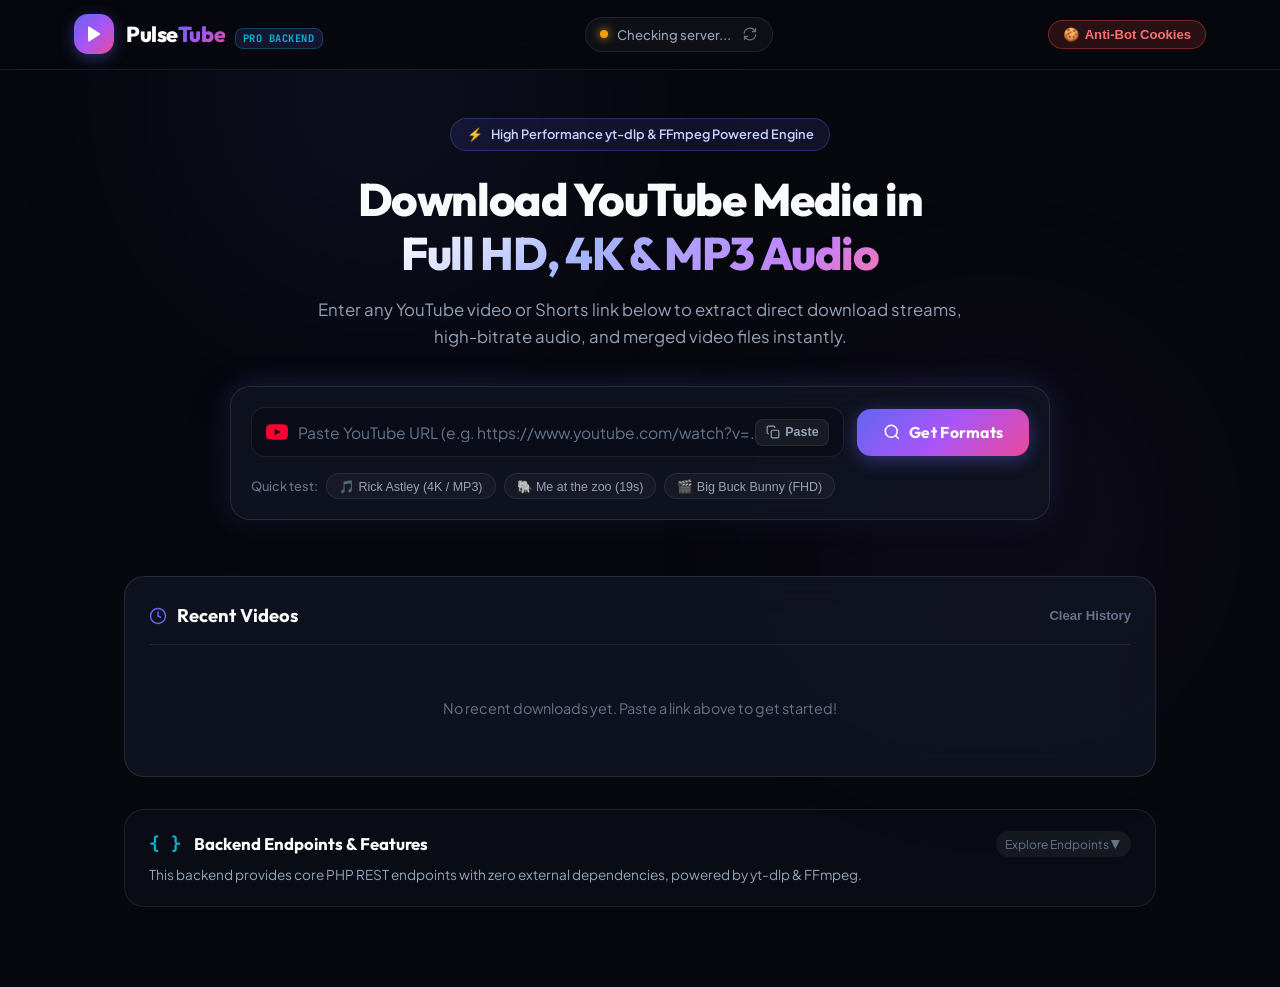
==== commit 234a5939: "feat: add YouTube anti-bot cookies upload modal and backend integration" ====
--- a/yt-backend/index.html
+++ b/yt-backend/index.html
@@ -45,8 +45,15 @@
           </svg>
         </button>
       </div>
+
+      <!-- Anti-Bot Verification Button -->
+      <button class="cookie-verify-btn" id="btnOpenCookieModal" title="Configure YouTube Cookies for Cloud Server" style="margin-left: 12px; background: rgba(239, 68, 68, 0.15); border: 1px solid rgba(239, 68, 68, 0.4); color: #f87171; padding: 6px 14px; border-radius: 999px; cursor: pointer; font-size: 0.82rem; font-weight: 600; display: inline-flex; align-items: center; gap: 6px;">
+        <span>🍪</span>
+        <span id="cookieBtnText">Anti-Bot Cookies</span>
+      </button>
     </div>
   </header>
+
 
   <!-- Main Content Container -->
   <main class="main-wrapper" id="mainContent">
@@ -363,11 +370,55 @@
           <span>Download Now</span>
         </a>
         <button class="btn-modal-action secondary" id="btnCloseModalBtn">Close</button>
+  <!-- YouTube Cookies Anti-Bot Modal -->
+  <div class="modal-backdrop" id="cookieModal" style="display: none; position: fixed; inset: 0; background: rgba(0,0,0,0.7); backdrop-filter: blur(8px); z-index: 9999; display: none; align-items: center; justify-content: center; padding: 16px;">
+    <div class="modal-card" style="max-width: 540px; background: #161626; border: 1px solid #334155; border-radius: 16px; padding: 24px; box-shadow: 0 25px 50px -12px rgba(0, 0, 0, 0.7); width: 100%;">
+      <div class="modal-header" style="display: flex; justify-content: space-between; align-items: center; margin-bottom: 16px;">
+        <h4 class="modal-title" style="margin: 0; font-size: 1.1rem; color: #fff; font-weight: 700;">🍪 YouTube Anti-Bot Cookies Verification</h4>
+        <button class="modal-close-btn" id="btnCloseCookieModal" style="background: none; border: none; color: #94a3b8; font-size: 1.2rem; cursor: pointer;">✕</button>
+      </div>
+      <div class="modal-body">
+        <p style="color: #94a3b8; font-size: 0.85rem; margin-bottom: 14px; line-height: 1.5;">
+          Datacenter cloud hosts (like Render/AWS) get challenged by YouTube with <em>"Sign in to confirm you're not a bot"</em>. 
+          Uploading or pasting cookies from any YouTube account bypasses this permanently!
+        </p>
+
+        <div id="cookieStatusAlert" style="padding: 10px 14px; border-radius: 8px; margin-bottom: 14px; font-size: 0.82rem; background: rgba(245, 158, 11, 0.15); border: 1px solid rgba(245, 158, 11, 0.4); color: #fbbf24;">
+          Checking cookie status...
+        </div>
+
+        <div style="margin-bottom: 14px;">
+          <label style="display: block; font-size: 0.82rem; color: #cbd5e1; font-weight: 600; margin-bottom: 6px;">
+            Option 1: Upload cookies.txt
+          </label>
+          <input type="file" id="cookieFileInput" accept=".txt" style="color: #cbd5e1; font-size: 0.82rem; width: 100%;">
+        </div>
+
+        <div style="margin-bottom: 14px;">
+          <label style="display: block; font-size: 0.82rem; color: #cbd5e1; font-weight: 600; margin-bottom: 6px;">
+            Option 2: Paste cookies content directly
+          </label>
+          <textarea id="cookieTextInput" rows="5" placeholder="# Netscape HTTP Cookie File&#10;.youtube.com	TRUE	/	TRUE	..." style="width: 100%; box-sizing: border-box; background: #0f172a; border: 1px solid #334155; border-radius: 8px; color: #f8fafc; font-family: monospace; font-size: 0.75rem; padding: 10px;"></textarea>
+        </div>
+
+        <div style="background: rgba(30, 41, 59, 0.6); padding: 10px 12px; border-radius: 8px; font-size: 0.75rem; color: #94a3b8; line-height: 1.4;">
+          💡 <strong>How to get cookies in 1 click:</strong><br>
+          1. Install free Chrome/Edge extension: <a href="https://chromewebstore.google.com/detail/get-cookiestxt-locally/cclelndahbckbenkjhflpdbgdldlbecc" target="_blank" style="color: #38bdf8; text-decoration: underline;">Get cookies.txt LOCALLY</a>.<br>
+          2. Open youtube.com, click the extension icon & click <strong>Export</strong>.<br>
+          3. Upload or paste it here and click Save!
+        </div>
+      </div>
+      <div class="modal-footer" style="display: flex; justify-content: flex-end; gap: 10px; margin-top: 18px;">
+        <button class="btn-modal-action secondary" id="btnCloseCookieBtn" style="padding: 8px 16px; border-radius: 8px; background: rgba(255,255,255,0.1); border: none; color: #fff; cursor: pointer;">Cancel</button>
+        <button class="btn-modal-action primary" id="btnSaveCookies" style="padding: 8px 18px; border-radius: 8px; background: #ef4444; border: none; color: #fff; font-weight: bold; cursor: pointer;">
+          <span>Save & Apply Cookies</span>
+        </button>
       </div>
     </div>
   </div>
 
   <!-- Toast Notification Container -->
+
   <div class="toast-container" id="toastContainer" aria-live="polite"></div>
 
   <!-- Footer -->
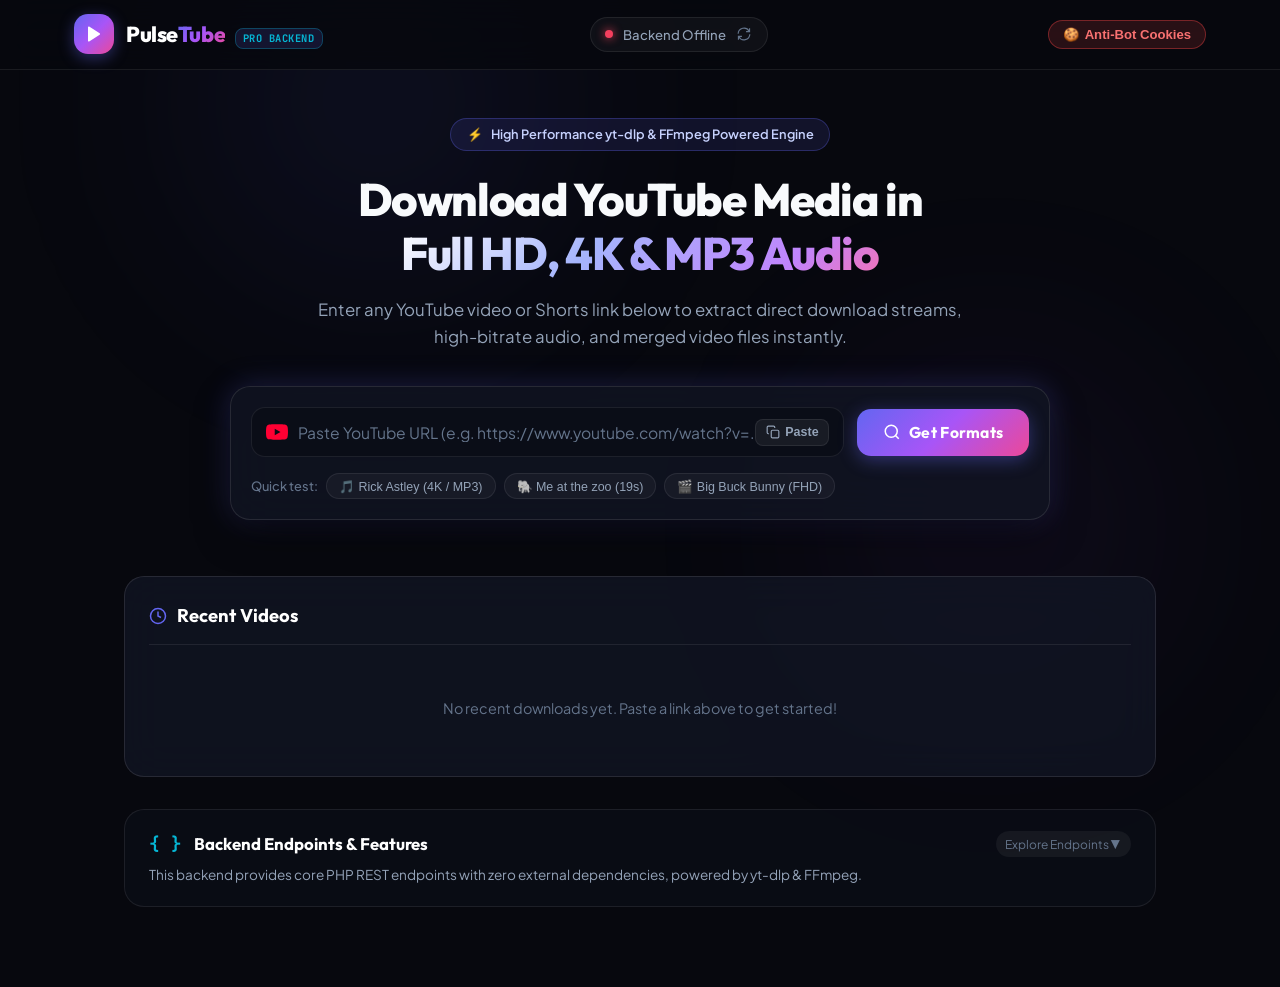
==== commit 32d7593b: "chore: update codebase" ====
--- a/yt-backend/index.html
+++ b/yt-backend/index.html
@@ -403,7 +403,7 @@
 
         <div style="background: rgba(30, 41, 59, 0.6); padding: 10px 12px; border-radius: 8px; font-size: 0.75rem; color: #94a3b8; line-height: 1.4;">
           💡 <strong>How to get cookies in 1 click:</strong><br>
-          1. Install free Chrome/Edge extension: <a href="https://chromewebstore.google.com/detail/get-cookiestxt-locally/cclelndahbckbenkjhflpdbgdldlbecc" target="_blank" style="color: #38bdf8; text-decoration: underline;">Get cookies.txt LOCALLY</a>.<br>
+          1. Install free Chrome/Edge extension: <a href="https://chromewebstore.google.com /detail/get-cookiestxt-locally/cclelndahbckbenkjhflpdbgdldlbecc" target="_blank" style="color: #38bdf8; text-decoration: underline;">Get cookies.txt LOCALLY</a>.<br>
           2. Open youtube.com, click the extension icon & click <strong>Export</strong>.<br>
           3. Upload or paste it here and click Save!
         </div>
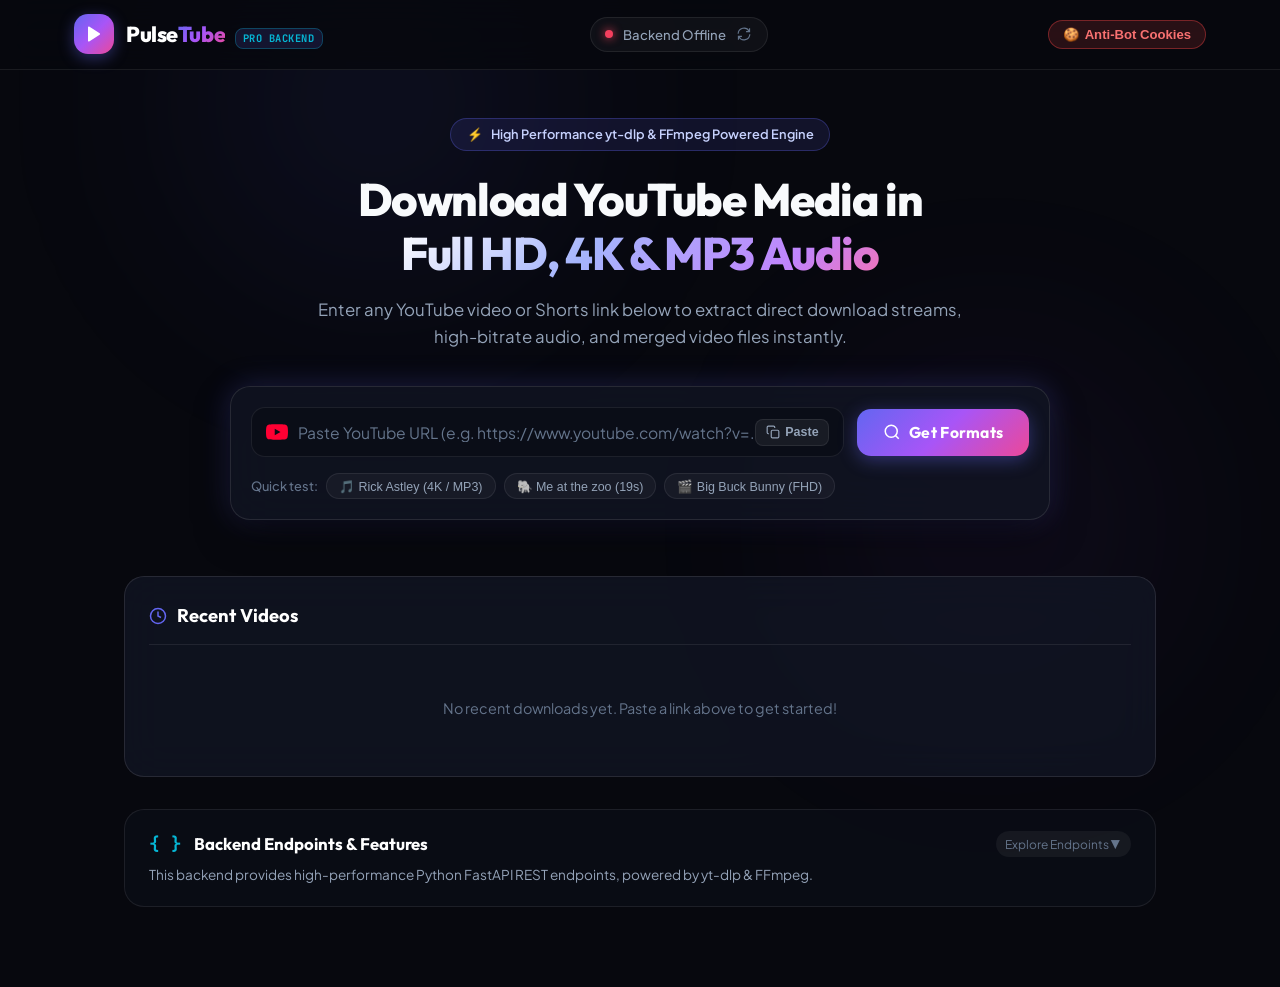
==== commit a2d15153: "feat: migrate backend to high-performance Python FastAPI with yt-dlp & FFmpeg" ====
--- a/yt-backend/index.html
+++ b/yt-backend/index.html
@@ -36,7 +36,7 @@
         <span class="status-text" id="statusText">Checking server...</span>
         <div class="system-meta-badges" id="systemBadges" style="display: none;">
           <span class="meta-tag" id="badgeYtDlp">yt-dlp</span>
-          <span class="meta-tag" id="badgePhp">PHP</span>
+          <span class="meta-tag" id="badgePhp">Python</span>
           <span class="meta-tag" id="badgeFfmpeg">FFmpeg</span>
         </div>
         <button class="status-refresh-btn" id="btnRefreshStatus" aria-label="Refresh backend status">
@@ -308,7 +308,7 @@
           <h3>Backend Endpoints & Features</h3>
           <span class="api-expand-pill">Explore Endpoints ▼</span>
         </div>
-        <p class="api-description">This backend provides core PHP REST endpoints with zero external dependencies, powered by yt-dlp & FFmpeg.</p>
+        <p class="api-description">This backend provides high-performance Python FastAPI REST endpoints, powered by yt-dlp & FFmpeg.</p>
       </div>
       <div class="api-docs-body" id="apiDocsBody" style="display: none;">
         <div class="endpoint-card">
@@ -424,7 +424,7 @@
   <!-- Footer -->
   <footer class="app-footer">
     <div class="footer-content">
-      <p>PulseTube Backend UI &bull; Running on PHP <span id="footerPhpVer">8.2</span> with yt-dlp <span id="footerYtDlpVer">2026.03.13</span></p>
+      <p>PulseTube Backend UI &bull; Running on <span id="footerPhpVer">Python 3.13</span> with yt-dlp <span id="footerYtDlpVer">2026.08.19</span></p>
       <p class="footer-sub">For personal and educational use.</p>
     </div>
   </footer>
